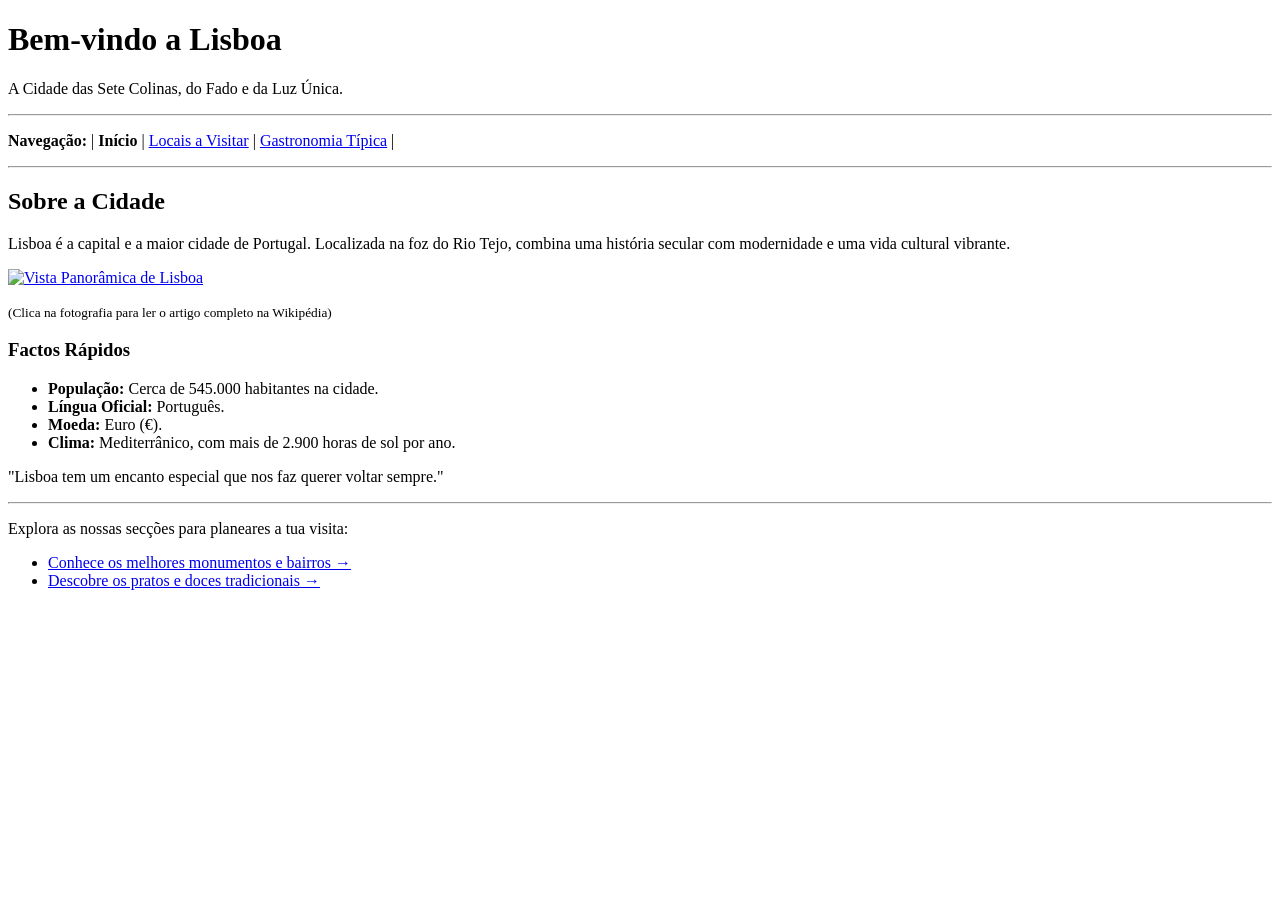
==== index.html @ 052ead87 "Add files via upload" ====
<!doctype html>
<html lang="p">
  <head>
    <meta charset="UTF-8" />
    <meta name="viewport" content="width=device-width, initial-scale=1.0" />
    <title>Guia Turístico de Lisboa - Início</title>
  </head>
  <body>
    <!-- Cabeçalho Principal -->
    <h1>Bem-vindo a Lisboa</h1>
    <p>A Cidade das Sete Colinas, do Fado e da Luz Única.</p>
  </body>
  <hr />
  <!-- Menu de Navegação -->
  <nav>
    <p>
      <strong>Navegação:</strong> | <b>Início</b> |
      <a href="locais.html">Locais a Visitar</a> |
      <a href="gastronomia.html">Gastronomia Típica</a> |
    </p>
  </nav>
  <hr />
  <!-- Apresentação Geral -->
  <h2>Sobre a Cidade</h2>
  <p>
    Lisboa é a capital e a maior cidade de Portugal. Localizada na foz do Rio
    Tejo, combina uma história secular com modernidade e uma vida cultural
    vibrante.
  </p>
  <a href="https://pt.wikipedia.org/wiki/Lisboa" target="_blank">
    <img
      src="https://images.unsplash.com/photo-1585208798174-6cedd86e019a?w=600"
      alt="Vista
Panorâmica de Lisboa"
      width="500"
    />
  </a>
  <p>
    <small>(Clica na fotografia para ler o artigo completo na Wikipédia)</small>
  </p>
  <h3>Factos Rápidos</h3>
  <ul>
    <li><strong>População:</strong> Cerca de 545.000 habitantes na cidade.</li>
    <li><strong>Língua Oficial:</strong> Português.</li>
    <li><strong>Moeda:</strong> Euro (€).</li>
    <li>
      <strong>Clima:</strong> Mediterrânico, com mais de 2.900 horas de sol por
      ano.
    </li>
  </ul>
  <p>"Lisboa tem um encanto especial que nos faz querer voltar sempre."</p>
  <hr />
  <p>Explora as nossas secções para planeares a tua visita:</p>
  <ul>
    <li>
      <a href="locais.html">Conhece os melhores monumentos e bairros →</a>
    </li>
    <li>
      <a href="gastronomia.html">Descobre os pratos e doces tradicionais →</a>
    </li>
  </ul>
</html>
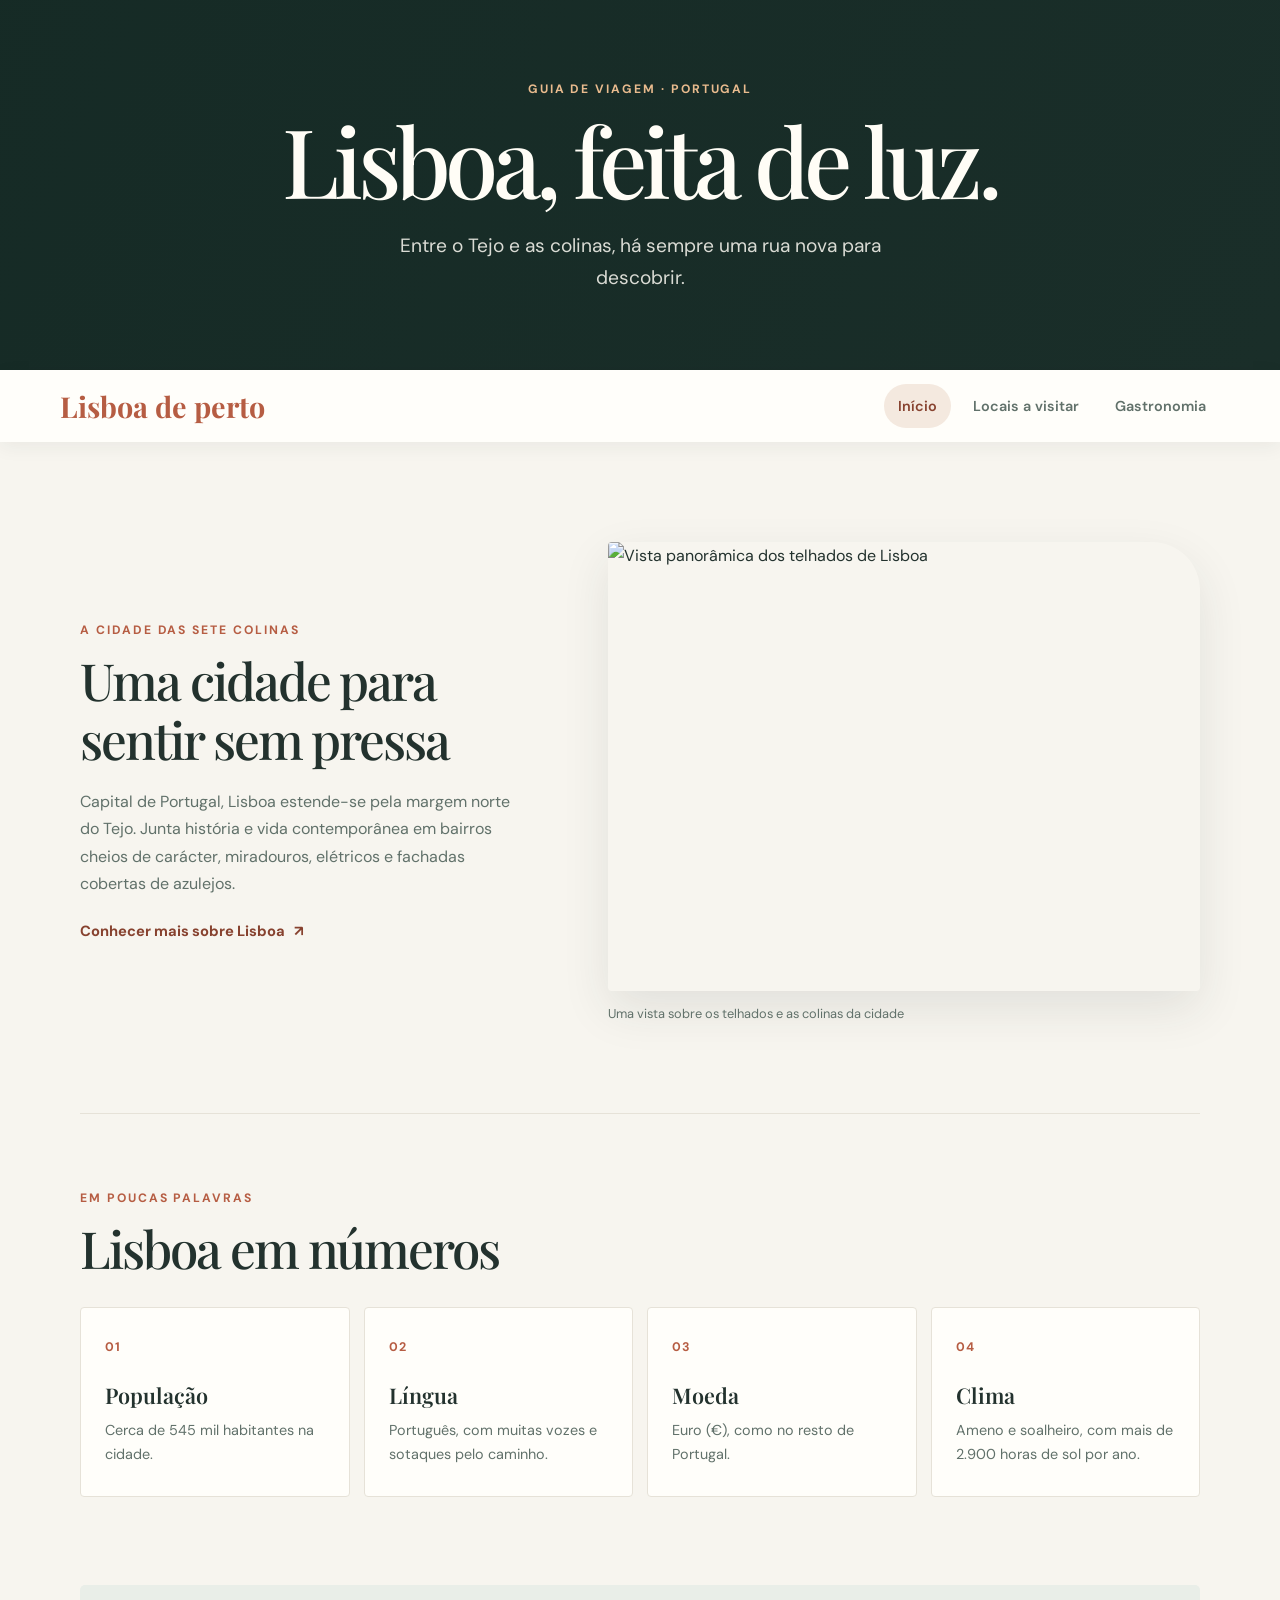
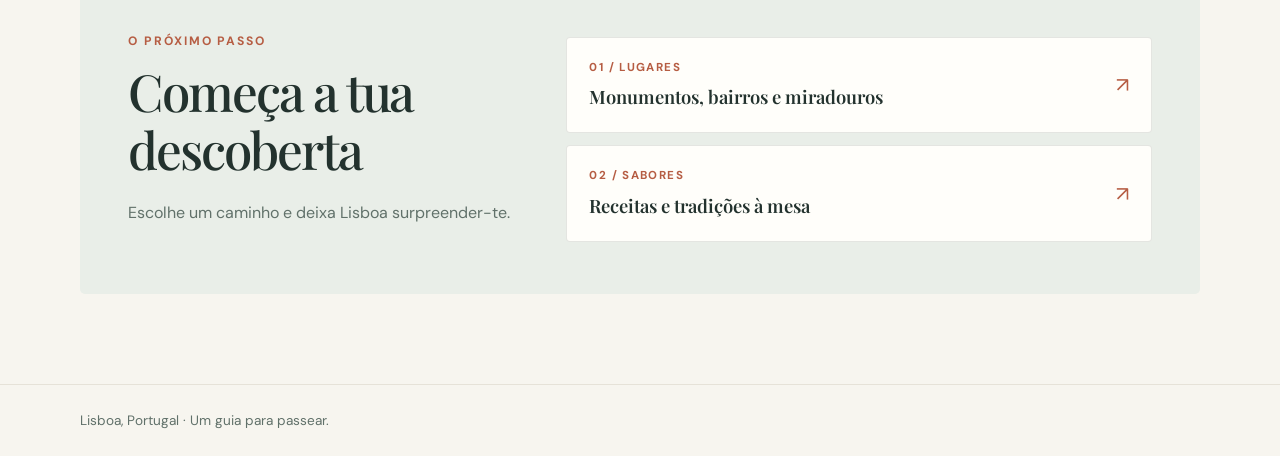
==== commit 82564e32: "Atualizar HTML, criar pasta e ficheiros CSS e atualizar zip" ====
--- a/index.html
+++ b/index.html
@@ -1,62 +1,114 @@
 <!doctype html>
-<html lang="p">
+<html lang="pt">
   <head>
     <meta charset="UTF-8" />
     <meta name="viewport" content="width=device-width, initial-scale=1.0" />
-    <title>Guia Turístico de Lisboa - Início</title>
+    <meta
+      name="description"
+      content="Um guia para descobrir Lisboa, os seus bairros, monumentos e sabores."
+    />
+    <title>Lisboa — Guia da cidade</title>
+    <link rel="stylesheet" href="css/style.css" />
   </head>
   <body>
-    <!-- Cabeçalho Principal -->
-    <h1>Bem-vindo a Lisboa</h1>
-    <p>A Cidade das Sete Colinas, do Fado e da Luz Única.</p>
+    <header class="site-header">
+      <div class="hero">
+        <p class="eyebrow">Guia de viagem · Portugal</p>
+        <h1>Lisboa, feita de luz.</h1>
+        <p class="hero-intro">
+          Entre o Tejo e as colinas, há sempre uma rua nova para descobrir.
+        </p>
+      </div>
+      <nav class="site-nav" aria-label="Navegação principal">
+        <a class="brand" href="index.html" aria-label="Lisboa de perto — início">Lisboa de perto</a>
+        <div class="nav-links">
+          <a href="index.html" aria-current="page">Início</a>
+          <a href="locais.html">Locais a visitar</a>
+          <a href="gastronomia.html">Gastronomia</a>
+        </div>
+      </nav>
+    </header>
+
+    <main>
+      <section class="intro-section" aria-labelledby="sobre-lisboa">
+        <div class="intro-copy">
+          <p class="eyebrow">A cidade das sete colinas</p>
+          <h2 id="sobre-lisboa">Uma cidade para sentir sem pressa</h2>
+          <p>
+            Capital de Portugal, Lisboa estende-se pela margem norte do Tejo.
+            Junta história e vida contemporânea em bairros cheios de carácter,
+            miradouros, elétricos e fachadas cobertas de azulejos.
+          </p>
+          <a
+            class="text-link"
+            href="https://pt.wikipedia.org/wiki/Lisboa"
+            target="_blank"
+            rel="noopener noreferrer"
+          >
+            Conhecer mais sobre Lisboa <span aria-hidden="true">↗</span>
+          </a>
+        </div>
+        <figure class="feature-image">
+          <img
+            src="https://images.unsplash.com/photo-1585208798174-6cedd86e019a?w=1200&q=85"
+            alt="Vista panorâmica dos telhados de Lisboa"
+          />
+          <figcaption>Uma vista sobre os telhados e as colinas da cidade</figcaption>
+        </figure>
+      </section>
+
+      <section class="facts-section" aria-labelledby="factos">
+        <div class="section-heading">
+          <p class="eyebrow">Em poucas palavras</p>
+          <h2 id="factos">Lisboa em números</h2>
+        </div>
+        <div class="facts-grid">
+          <article class="fact-card">
+            <span class="fact-number">01</span>
+            <h3>População</h3>
+            <p>Cerca de 545 mil habitantes na cidade.</p>
+          </article>
+          <article class="fact-card">
+            <span class="fact-number">02</span>
+            <h3>Língua</h3>
+            <p>Português, com muitas vozes e sotaques pelo caminho.</p>
+          </article>
+          <article class="fact-card">
+            <span class="fact-number">03</span>
+            <h3>Moeda</h3>
+            <p>Euro (€), como no resto de Portugal.</p>
+          </article>
+          <article class="fact-card">
+            <span class="fact-number">04</span>
+            <h3>Clima</h3>
+            <p>Ameno e soalheiro, com mais de 2.900 horas de sol por ano.</p>
+          </article>
+        </div>
+      </section>
+
+      <section class="explore-section" aria-labelledby="explorar">
+        <div>
+          <p class="eyebrow">O próximo passo</p>
+          <h2 id="explorar">Começa a tua descoberta</h2>
+          <p>Escolhe um caminho e deixa Lisboa surpreender-te.</p>
+        </div>
+        <div class="explore-links">
+          <a class="explore-card" href="locais.html">
+            <span>01 / Lugares</span>
+            <strong>Monumentos, bairros e miradouros</strong>
+            <span class="card-arrow" aria-hidden="true">↗</span>
+          </a>
+          <a class="explore-card" href="gastronomia.html">
+            <span>02 / Sabores</span>
+            <strong>Receitas e tradições à mesa</strong>
+            <span class="card-arrow" aria-hidden="true">↗</span>
+          </a>
+        </div>
+      </section>
+    </main>
+
+    <footer class="site-footer">
+      <p>Lisboa, Portugal <span aria-hidden="true">·</span> Um guia para passear.</p>
+    </footer>
   </body>
-  <hr />
-  <!-- Menu de Navegação -->
-  <nav>
-    <p>
-      <strong>Navegação:</strong> | <b>Início</b> |
-      <a href="locais.html">Locais a Visitar</a> |
-      <a href="gastronomia.html">Gastronomia Típica</a> |
-    </p>
-  </nav>
-  <hr />
-  <!-- Apresentação Geral -->
-  <h2>Sobre a Cidade</h2>
-  <p>
-    Lisboa é a capital e a maior cidade de Portugal. Localizada na foz do Rio
-    Tejo, combina uma história secular com modernidade e uma vida cultural
-    vibrante.
-  </p>
-  <a href="https://pt.wikipedia.org/wiki/Lisboa" target="_blank">
-    <img
-      src="https://images.unsplash.com/photo-1585208798174-6cedd86e019a?w=600"
-      alt="Vista
-Panorâmica de Lisboa"
-      width="500"
-    />
-  </a>
-  <p>
-    <small>(Clica na fotografia para ler o artigo completo na Wikipédia)</small>
-  </p>
-  <h3>Factos Rápidos</h3>
-  <ul>
-    <li><strong>População:</strong> Cerca de 545.000 habitantes na cidade.</li>
-    <li><strong>Língua Oficial:</strong> Português.</li>
-    <li><strong>Moeda:</strong> Euro (€).</li>
-    <li>
-      <strong>Clima:</strong> Mediterrânico, com mais de 2.900 horas de sol por
-      ano.
-    </li>
-  </ul>
-  <p>"Lisboa tem um encanto especial que nos faz querer voltar sempre."</p>
-  <hr />
-  <p>Explora as nossas secções para planeares a tua visita:</p>
-  <ul>
-    <li>
-      <a href="locais.html">Conhece os melhores monumentos e bairros →</a>
-    </li>
-    <li>
-      <a href="gastronomia.html">Descobre os pratos e doces tradicionais →</a>
-    </li>
-  </ul>
 </html>
--- a/css/style.css
+++ b/css/style.css
@@ -0,0 +1,439 @@
+@import url("https://fonts.googleapis.com/css2?family=DM+Sans:wght@400;500;600;700&family=Playfair+Display:wght@500;600;700&display=swap");
+
+:root {
+  color-scheme: light;
+  --ink: #23322e;
+  --muted: #61716a;
+  --paper: #f7f5ef;
+  --surface: #fffefa;
+  --accent: #b65d43;
+  --accent-dark: #87422f;
+  --line: #e6e2d8;
+  --serif: "Playfair Display", Georgia, serif;
+  --sans: "DM Sans", Arial, sans-serif;
+  --shadow: 0 18px 48px rgba(35, 50, 46, 0.1);
+}
+
+* {
+  box-sizing: border-box;
+}
+
+html {
+  scroll-behavior: smooth;
+}
+
+body {
+  margin: 0;
+  background: var(--paper);
+  color: var(--ink);
+  font-family: var(--sans);
+  line-height: 1.7;
+}
+
+a {
+  color: inherit;
+}
+
+a:focus-visible {
+  outline: 3px solid var(--accent);
+  outline-offset: 4px;
+}
+
+.site-header {
+  background: #20332e;
+  color: #fffdf6;
+}
+
+.hero {
+  min-height: 370px;
+  display: grid;
+  align-content: center;
+  justify-items: center;
+  padding: 76px 24px 70px;
+  text-align: center;
+  background:
+    linear-gradient(115deg, rgba(21, 42, 37, 0.93), rgba(21, 42, 37, 0.55)),
+    url("https://images.unsplash.com/photo-1555881400-74d7acaacd8b?w=1800&q=85")
+      center 48% / cover;
+}
+
+.eyebrow {
+  margin: 0 0 12px;
+  color: var(--accent);
+  font-size: 0.76rem;
+  font-weight: 700;
+  letter-spacing: 0.16em;
+  line-height: 1.4;
+  text-transform: uppercase;
+}
+
+.hero .eyebrow {
+  color: #e9bb8e;
+}
+
+.hero h1 {
+  max-width: 900px;
+  margin: 0;
+  font-family: var(--serif);
+  font-size: clamp(3rem, 8vw, 6rem);
+  font-weight: 500;
+  letter-spacing: -0.055em;
+  line-height: 1.04;
+  animation: rise-in 700ms ease-out both;
+}
+
+.hero-intro {
+  max-width: 550px;
+  margin: 20px 0 0;
+  color: rgba(255, 253, 246, 0.84);
+  font-size: clamp(1rem, 2vw, 1.2rem);
+  animation: rise-in 700ms 120ms ease-out both;
+}
+
+.site-nav {
+  min-height: 72px;
+  display: flex;
+  align-items: center;
+  justify-content: space-between;
+  gap: 24px;
+  padding: 0 max(24px, calc((100% - 1160px) / 2));
+  background: var(--surface);
+  color: var(--ink);
+  box-shadow: 0 5px 18px rgba(35, 50, 46, 0.06);
+}
+
+.brand {
+  color: var(--accent);
+  font-family: var(--serif);
+  font-size: 1.8rem;
+  font-weight: 700;
+  text-decoration: none;
+}
+
+.nav-links {
+  display: flex;
+  flex-wrap: wrap;
+  gap: 8px;
+}
+
+.nav-links a {
+  padding: 10px 14px;
+  border-radius: 999px;
+  color: var(--muted);
+  font-size: 0.9rem;
+  font-weight: 600;
+  text-decoration: none;
+  transition: background-color 180ms ease, color 180ms ease;
+}
+
+.nav-links a:hover,
+.nav-links a[aria-current="page"] {
+  background: #f4e9df;
+  color: var(--accent-dark);
+}
+
+main {
+  width: min(1120px, calc(100% - 48px));
+  margin: 0 auto;
+}
+
+.intro-section {
+  display: grid;
+  grid-template-columns: 0.85fr 1.15fr;
+  align-items: center;
+  gap: clamp(36px, 7vw, 90px);
+  padding: 100px 0 88px;
+}
+
+.intro-copy h2,
+.section-heading h2,
+.explore-section h2 {
+  margin: 0;
+  font-family: var(--serif);
+  font-size: clamp(2rem, 4vw, 3.3rem);
+  font-weight: 500;
+  letter-spacing: -0.04em;
+  line-height: 1.14;
+}
+
+.intro-copy > p:not(.eyebrow),
+.explore-section > div:first-child > p:not(.eyebrow) {
+  margin: 20px 0;
+  color: var(--muted);
+}
+
+.text-link {
+  display: inline-flex;
+  align-items: center;
+  gap: 9px;
+  color: var(--accent-dark);
+  font-size: 0.92rem;
+  font-weight: 700;
+  text-decoration: none;
+}
+
+.text-link span,
+.card-arrow {
+  transition: transform 180ms ease;
+}
+
+.text-link:hover span,
+.explore-card:hover .card-arrow {
+  transform: translate(3px, -3px);
+}
+
+.feature-image {
+  margin: 0;
+}
+
+.feature-image img {
+  display: block;
+  width: 100%;
+  aspect-ratio: 1.32;
+  border-radius: 4px 48px 4px 4px;
+  object-fit: cover;
+  box-shadow: var(--shadow);
+}
+
+.feature-image figcaption {
+  margin-top: 12px;
+  color: var(--muted);
+  font-size: 0.8rem;
+}
+
+.facts-section {
+  padding: 76px 0 88px;
+  border-top: 1px solid var(--line);
+}
+
+.section-heading {
+  margin-bottom: 30px;
+}
+
+.facts-grid {
+  display: grid;
+  grid-template-columns: repeat(4, 1fr);
+  gap: 14px;
+}
+
+.fact-card {
+  min-height: 190px;
+  padding: 24px;
+  border: 1px solid var(--line);
+  border-radius: 4px;
+  background: var(--surface);
+  animation: rise-in 600ms backwards;
+  transition: transform 220ms ease, box-shadow 220ms ease, border-color 220ms ease;
+}
+
+.fact-card:hover {
+  transform: translateY(-6px);
+  border-color: var(--accent);
+  box-shadow: var(--shadow);
+}
+
+.fact-card:nth-child(2) {
+  animation-delay: 80ms;
+}
+
+.fact-card:nth-child(3) {
+  animation-delay: 160ms;
+}
+
+.fact-card:nth-child(4) {
+  animation-delay: 240ms;
+}
+
+.fact-number {
+  color: var(--accent);
+  font-size: 0.78rem;
+  font-weight: 700;
+  letter-spacing: 0.12em;
+}
+
+.fact-card h3 {
+  margin: 18px 0 4px;
+  font-family: var(--serif);
+  font-size: 1.35rem;
+  font-weight: 600;
+}
+
+.fact-card p {
+  margin: 0;
+  color: var(--muted);
+  font-size: 0.9rem;
+}
+
+.explore-section {
+  display: grid;
+  grid-template-columns: 0.8fr 1.2fr;
+  gap: 48px;
+  align-items: center;
+  padding: 48px;
+  border-radius: 5px;
+  background: #e9eee8;
+}
+
+.explore-links {
+  display: grid;
+  gap: 12px;
+}
+
+.explore-card {
+  position: relative;
+  display: grid;
+  gap: 4px;
+  padding: 20px 56px 20px 22px;
+  border: 1px solid rgba(35, 50, 46, 0.12);
+  border-radius: 4px;
+  background: var(--surface);
+  text-decoration: none;
+  transition: transform 180ms ease, box-shadow 180ms ease;
+}
+
+.explore-card:hover {
+  transform: translateY(-3px);
+  box-shadow: var(--shadow);
+}
+
+.explore-card > span:first-child {
+  color: var(--accent);
+  font-size: 0.72rem;
+  font-weight: 700;
+  letter-spacing: 0.12em;
+  text-transform: uppercase;
+}
+
+.explore-card strong {
+  font-family: var(--serif);
+  font-size: 1.15rem;
+  font-weight: 600;
+}
+
+.card-arrow {
+  position: absolute;
+  top: 50%;
+  right: 22px;
+  color: var(--accent);
+  font-size: 1.3rem;
+  transform: translateY(-50%);
+}
+
+.site-footer {
+  display: flex;
+  justify-content: space-between;
+  gap: 16px;
+  margin-top: 90px;
+  padding: 24px max(24px, calc((100% - 1120px) / 2));
+  border-top: 1px solid var(--line);
+  color: var(--muted);
+  font-size: 0.85rem;
+}
+
+.site-footer p {
+  margin: 0;
+}
+
+.site-footer a {
+  color: var(--accent-dark);
+  font-weight: 700;
+  text-decoration: none;
+}
+
+@keyframes rise-in {
+  from {
+    opacity: 0;
+    transform: translateY(18px);
+  }
+  to {
+    opacity: 1;
+    transform: translateY(0);
+  }
+}
+
+@media (max-width: 760px) {
+  .hero {
+    min-height: 320px;
+    padding: 60px 22px;
+  }
+
+  .site-nav {
+    min-height: 64px;
+    display: grid;
+    justify-content: stretch;
+    gap: 4px;
+    padding: 10px 16px;
+  }
+
+  .nav-links {
+    justify-content: flex-start;
+    gap: 2px;
+  }
+
+  .nav-links a {
+    padding: 9px 10px;
+    font-size: 0.82rem;
+  }
+
+  main {
+    width: min(100% - 36px, 600px);
+  }
+
+  .intro-section,
+  .explore-section {
+    grid-template-columns: 1fr;
+  }
+
+  .intro-section {
+    gap: 30px;
+    padding: 68px 0;
+  }
+
+  .facts-grid {
+    grid-template-columns: repeat(2, 1fr);
+  }
+
+  .explore-section {
+    gap: 28px;
+    padding: 30px 22px;
+  }
+}
+
+@media (max-width: 440px) {
+  .site-nav {
+    align-items: flex-start;
+  }
+
+  .nav-links {
+    display: grid;
+    grid-template-columns: repeat(2, auto);
+  }
+
+  .nav-links a {
+    text-align: center;
+  }
+
+  .facts-grid {
+    grid-template-columns: 1fr;
+  }
+
+  .fact-card {
+    min-height: auto;
+  }
+
+  .site-footer {
+    flex-direction: column;
+    margin-top: 58px;
+  }
+}
+
+@media (prefers-reduced-motion: reduce) {
+  *,
+  *::before,
+  *::after {
+    scroll-behavior: auto !important;
+    animation-duration: 0.01ms !important;
+    animation-iteration-count: 1 !important;
+    transition-duration: 0.01ms !important;
+  }
+}
